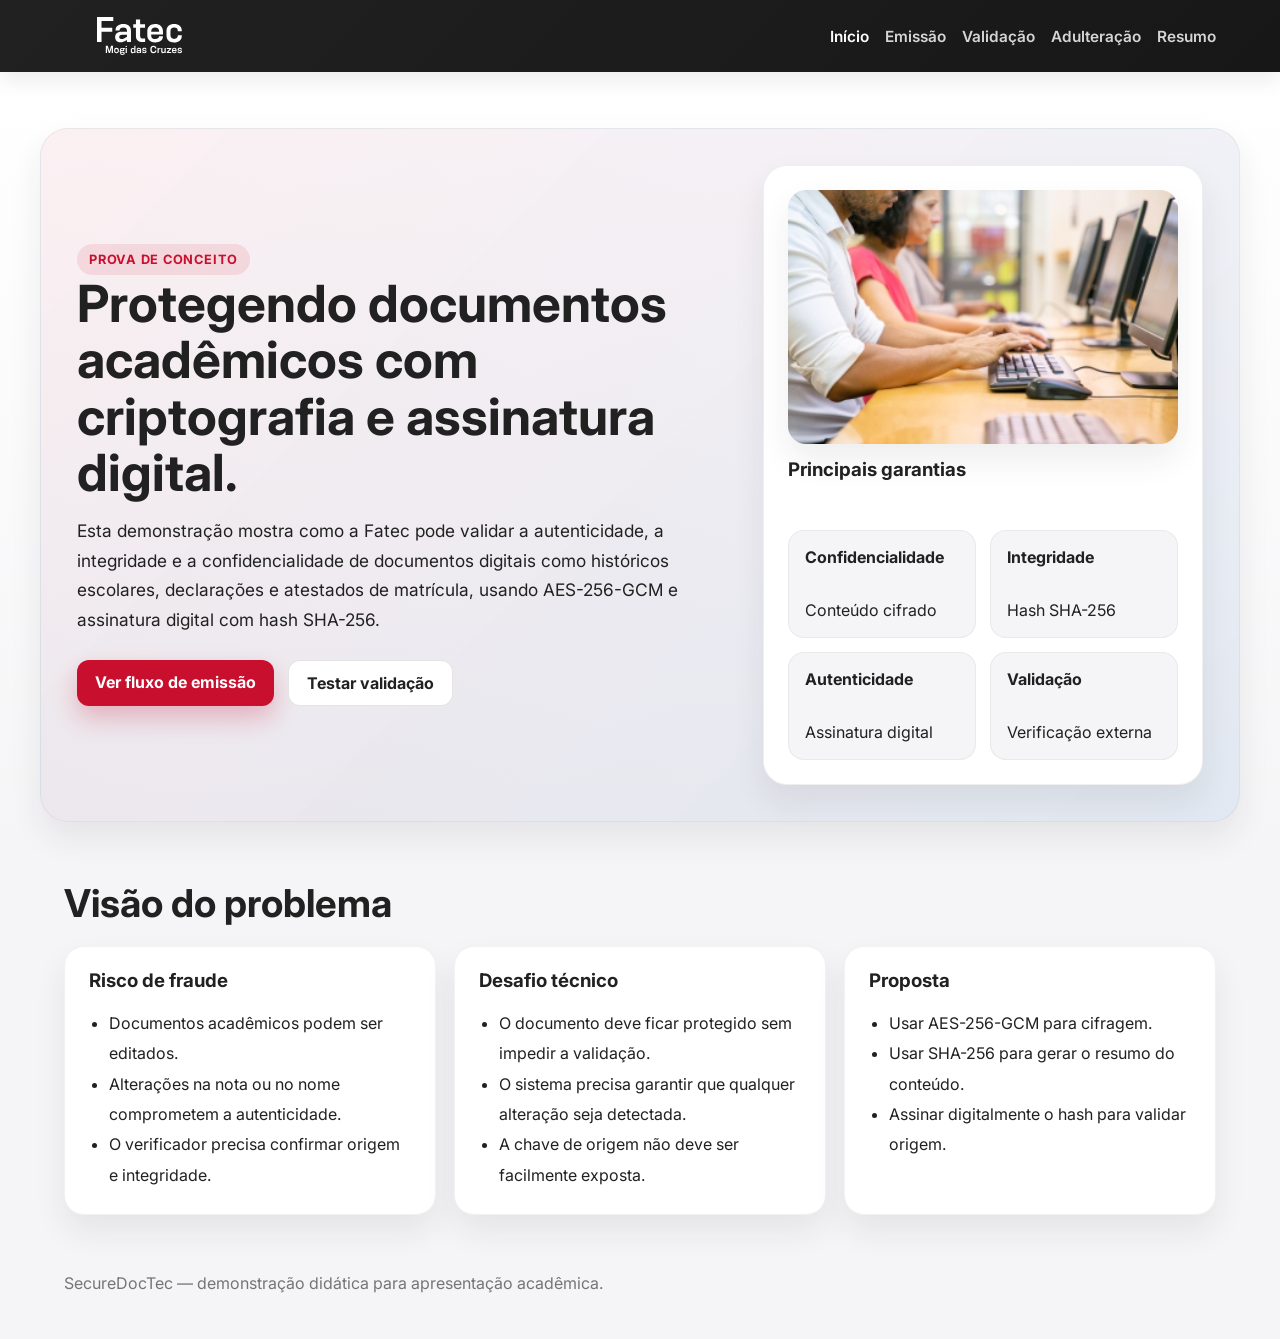
==== index.html @ 3af22c04 "Adicionar redirecionamento da página inicial" ====
<!DOCTYPE html>
<html lang="pt-BR">
  <head>
    <meta charset="UTF-8" />
    <meta http-equiv="refresh" content="0; url=securedoctec/proto/index.html" />
    <meta name="viewport" content="width=device-width, initial-scale=1.0" />
    <title>SecureDocTec</title>
  </head>
  <body>
    <p>
      Redirecionando para o
      <a href="securedoctec/proto/index.html">SecureDocTec</a>...
    </p>
  </body>
</html>
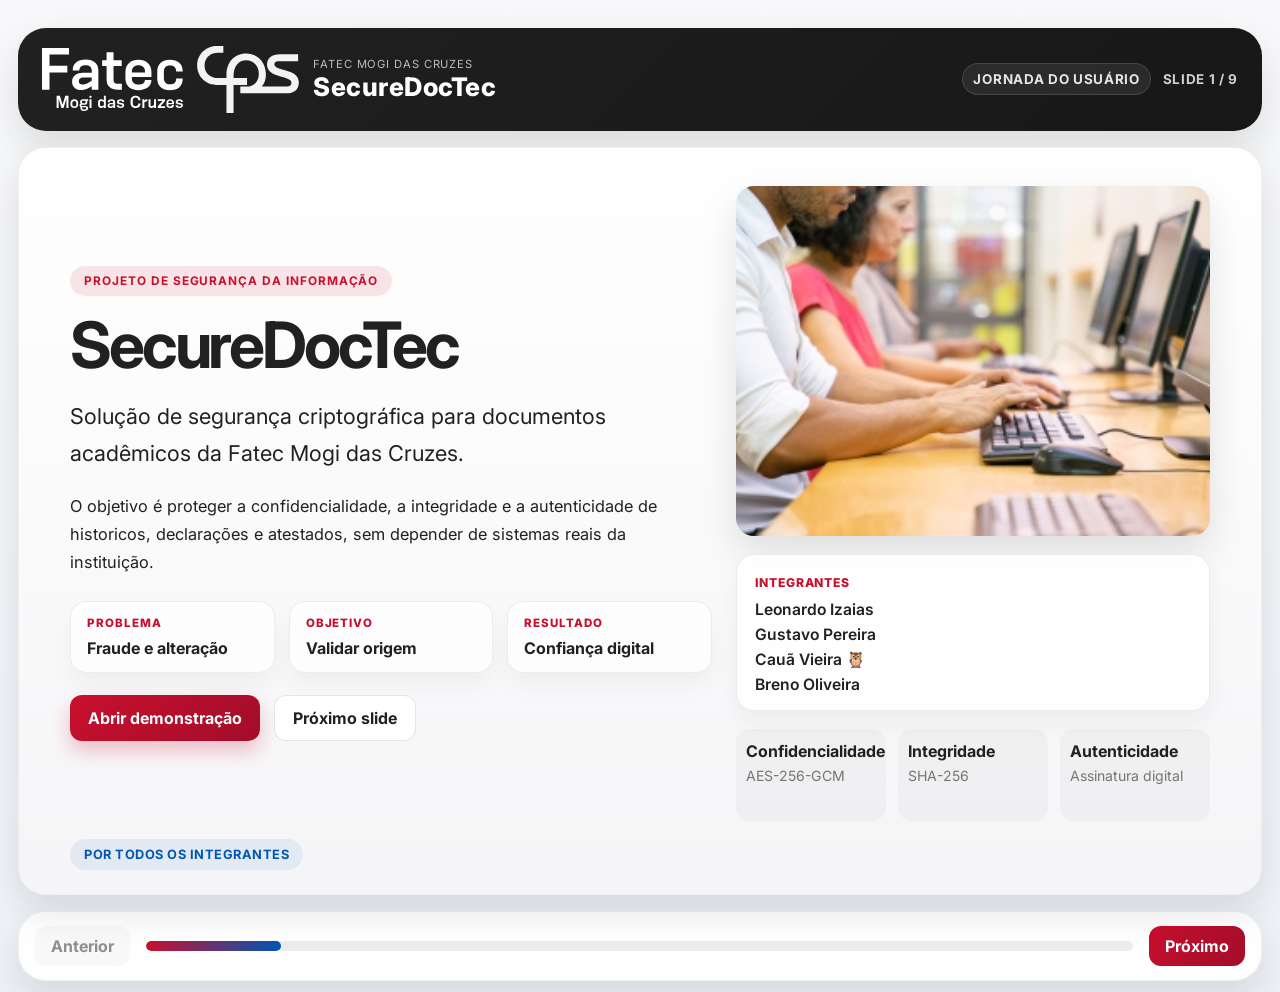
==== commit cd05af0e: ":tada: finishing the dev" ====
--- a/index.html
+++ b/index.html
@@ -2,14 +2,14 @@
 <html lang="pt-BR">
   <head>
     <meta charset="UTF-8" />
-    <meta http-equiv="refresh" content="0; url=securedoctec/proto/index.html" />
+    <meta http-equiv="refresh" content="0; url=securedoctec/slides/index.html" />
     <meta name="viewport" content="width=device-width, initial-scale=1.0" />
     <title>SecureDocTec</title>
   </head>
   <body>
     <p>
       Redirecionando para o
-      <a href="securedoctec/proto/index.html">SecureDocTec</a>...
+      <a href="securedoctec/slides/index.html">SecureDocTec</a>...
     </p>
   </body>
 </html>
